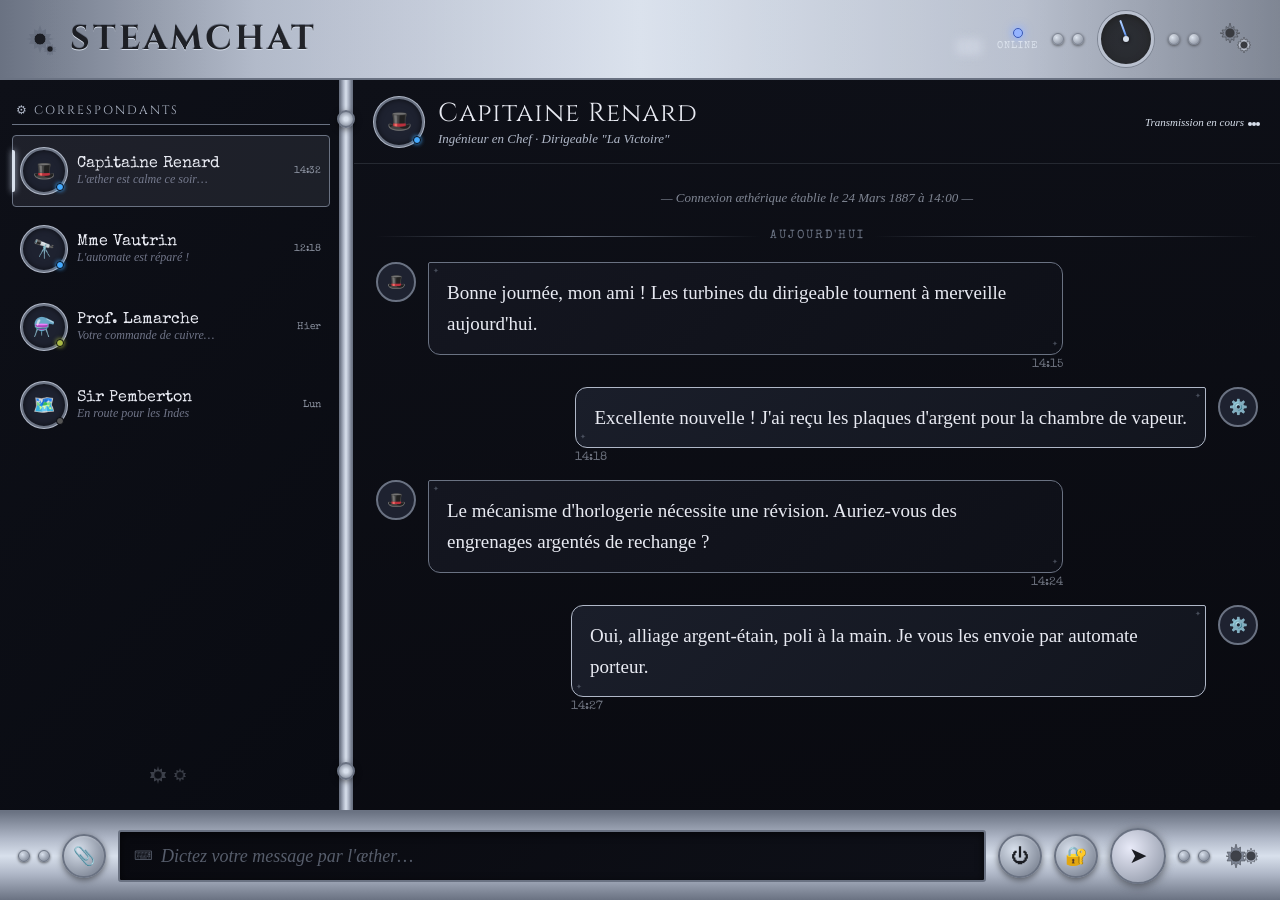
==== index.html @ ef0d0761 "1.0" ====
<!DOCTYPE html>
<html lang="fr">
<head>
<meta charset="UTF-8">
<meta name="viewport" content="width=device-width, initial-scale=1.0">
<title>SteamChat — Version Argentée Plein Écran</title>
<link href="https://fonts.googleapis.com/css2?family=Special+Elite&family=Cinzel:wght@400;600;700&family=IM+Fell+English:ital@0;1&display=swap" rel="stylesheet">
<style>
:root {
  --silver: #b0b8c8;
  --silver-light: #d8e0ec;
  --silver-dark: #6a7282;
  --silver-mid: #8890a0;
  --iron: #3a3a3a;
  --iron-dark: #1a1c22;
  --glow: #c8d4e8;
  --pipe-bg: #12151c;
  --parchment: #e8eaf2;
  --parchment-dark: #9aa0b8;
  --leather: #1e2230;
}

* {
  margin: 0;
  padding: 0;
  box-sizing: border-box;
}

html, body {
  width: 100%;
  height: 100%;
}

body {
  background: var(--iron-dark);
  font-family: 'Special Elite', cursive;
  overflow: hidden;
}

@keyframes spin-cw { to { transform: rotate(360deg); } }
@keyframes spin-ccw { to { transform: rotate(-360deg); } }
@keyframes steam-rise {
  0% { opacity: 0; transform: translateY(0) scaleX(1); }
  40% { opacity: 0.5; }
  100% { opacity: 0; transform: translateY(-60px) scaleX(1.5); }
}
@keyframes needle-swing {
  0%,100% { transform: rotate(-20deg); }
  50% { transform: rotate(30deg); }
}
@keyframes blink-led {
  0%,49% { opacity: 1; }
  50%,100% { opacity: 0.2; }
}
@keyframes msg-in {
  from { opacity: 0; transform: translateY(14px); }
  to { opacity: 1; transform: translateY(0); }
}
@keyframes pipe-shimmer {
  0% { background-position: -200% center; }
  100% { background-position: 200% center; }
}
@keyframes boil {
  0%,100% { transform: scale(1); }
  50% { transform: scale(1.06); }
}

.app {
  width: 100vw;
  height: 100vh;
  display: grid;
  grid-template-columns: 340px 1fr;
  grid-template-rows: 80px 1fr 90px;
  border: 0;
  border-radius: 0;
  box-shadow:
    inset 0 0 60px rgba(0,0,0,0.6),
    0 0 80px rgba(160,176,210,0.12);
  background: var(--pipe-bg);
  overflow: hidden;
  position: relative;
}

.pipe-top {
  grid-column: 1 / -1;
  grid-row: 1;
  height: 80px;
  display: flex;
  align-items: center;
  justify-content: space-between;
  padding: 0 22px;
  background: linear-gradient(90deg, var(--silver-dark) 0%, var(--silver) 20%, var(--silver-light) 50%, var(--silver) 80%, var(--silver-dark) 100%);
  border-bottom: 2px solid var(--silver-dark);
  position: relative;
  overflow: hidden;
  z-index: 10;
}

.pipe-top::after {
  content: '';
  position: absolute;
  inset: 0;
  background: linear-gradient(90deg, transparent 0%, rgba(255,255,255,0.14) 50%, transparent 100%);
  background-size: 200% 100%;
  animation: pipe-shimmer 4s linear infinite;
}

.pipe-divider {
  position: absolute;
  top: 80px;
  bottom: 90px;
  left: 339px;
  width: 14px;
  z-index: 5;
  background: linear-gradient(90deg, var(--silver-dark) 0%, var(--silver) 30%, var(--silver-light) 50%, var(--silver) 70%, var(--silver-dark) 100%);
  border-left: 1px solid var(--silver-dark);
  border-right: 1px solid var(--silver-dark);
}

.pipe-divider::before,
.pipe-divider::after {
  content: '';
  position: absolute;
  left: -3px;
  right: -3px;
  height: 14px;
  border-radius: 50%;
  background: radial-gradient(circle, var(--silver-light) 20%, var(--silver-dark) 100%);
  border: 2px solid var(--silver-dark);
  box-shadow: 0 2px 6px rgba(0,0,0,0.5);
}

.pipe-divider::before { top: 30px; }
.pipe-divider::after { bottom: 30px; }

.input-bar {
  grid-column: 1 / -1;
  grid-row: 3;
  display: flex;
  align-items: center;
  padding: 0 18px;
  gap: 12px;
  background: linear-gradient(180deg, var(--silver-dark) 0%, var(--silver) 30%, var(--silver-light) 50%, var(--silver) 70%, var(--silver-dark) 100%);
  border-top: 2px solid var(--silver-dark);
}

.rivet {
  width: 12px;
  height: 12px;
  border-radius: 50%;
  background: radial-gradient(circle at 35% 35%, var(--silver-light), var(--silver-dark));
  border: 1px solid var(--silver-dark);
  box-shadow: 0 1px 3px rgba(0,0,0,0.6), inset 0 1px 2px rgba(255,255,255,0.2);
  flex-shrink: 0;
}

.rivets-row {
  display: flex;
  gap: 8px;
  align-items: center;
}

.app-title {
  font-family: 'Cinzel', serif;
  font-size: 34px;
  font-weight: 700;
  color: var(--iron-dark);
  text-shadow: 0 1px 0 var(--silver-light), 0 -1px 0 var(--silver-dark);
  letter-spacing: 3px;
  display: flex;
  align-items: center;
  gap: 12px;
}

.header-controls {
  display: flex;
  align-items: center;
  gap: 14px;
}

.gauge-face {
  width: 56px;
  height: 56px;
  border-radius: 50%;
  background: radial-gradient(circle, #0e1118 0%, #080a0f 100%);
  border: 3px solid var(--silver);
  box-shadow: 0 0 0 1px var(--silver-dark), inset 0 2px 6px rgba(0,0,0,0.8);
  position: relative;
  display: flex;
  align-items: center;
  justify-content: center;
  overflow: hidden;
}

.gauge-needle {
  position: absolute;
  width: 2px;
  height: 20px;
  background: linear-gradient(to top, #4488ff, #aaccff);
  bottom: 50%;
  left: 50%;
  transform-origin: bottom center;
  transform: rotate(-20deg);
  animation: needle-swing 3s ease-in-out infinite;
  border-radius: 2px 2px 0 0;
}

.gauge-center {
  position: absolute;
  width: 6px;
  height: 6px;
  border-radius: 50%;
  background: var(--silver-light);
  box-shadow: 0 0 4px rgba(0,0,0,0.8);
  z-index: 2;
}

.led {
  width: 10px;
  height: 10px;
  border-radius: 50%;
  background: #88aaff;
  box-shadow: 0 0 6px #88aaff, 0 0 12px #88aaff;
  animation: blink-led 1.4s step-end infinite;
  border: 1px solid #2244aa;
}

.led-label {
  font-size: 10px;
  color: var(--silver-light);
  letter-spacing: 1px;
  text-transform: uppercase;
}

.led-group {
  display: flex;
  flex-direction: column;
  align-items: center;
  gap: 3px;
}

.sidebar {
  grid-column: 1;
  grid-row: 2;
  background: linear-gradient(135deg, #0e1018 0%, #090b12 100%);
  overflow-y: auto;
  padding: 14px 10px 12px 12px;
  display: flex;
  flex-direction: column;
  gap: 6px;
}

.sidebar::-webkit-scrollbar { width: 6px; }
.sidebar::-webkit-scrollbar-thumb {
  background: var(--silver-dark);
  border-radius: 3px;
}

.sidebar-section-title {
  font-family: 'Cinzel', serif;
  font-size: 12px;
  letter-spacing: 2px;
  color: var(--silver);
  text-transform: uppercase;
  padding: 8px 4px 6px;
  border-bottom: 1px solid var(--silver-dark);
  margin-bottom: 4px;
}

.contact-item {
  display: flex;
  align-items: center;
  gap: 10px;
  padding: 12px 8px;
  border-radius: 4px;
  border: 1px solid transparent;
  cursor: pointer;
  transition: all 0.2s;
  position: relative;
}

.contact-item:hover,
.contact-item.active {
  background: rgba(176,184,200,0.1);
  border-color: var(--silver-dark);
}

.contact-item.active::before {
  content: '';
  position: absolute;
  left: -1px;
  top: 20%;
  bottom: 20%;
  width: 3px;
  background: var(--silver-light);
  border-radius: 0 2px 2px 0;
  box-shadow: 0 0 6px var(--glow);
}

.avatar {
  width: 46px;
  height: 46px;
  border-radius: 50%;
  border: 2px solid var(--silver-dark);
  background: var(--leather);
  display: flex;
  align-items: center;
  justify-content: center;
  font-size: 18px;
  box-shadow: 0 0 0 1px var(--silver), inset 0 0 6px rgba(0,0,0,0.6);
  flex-shrink: 0;
  position: relative;
}

.avatar-status {
  position: absolute;
  bottom: 1px;
  right: 1px;
  width: 8px;
  height: 8px;
  border-radius: 50%;
  border: 1px solid #090b12;
}

.status-online { background: #44aaff; box-shadow: 0 0 4px #44aaff; }
.status-away { background: #aabb44; box-shadow: 0 0 4px #aabb44; }
.status-offline { background: #555; }

.contact-name {
  font-size: 16px;
  color: var(--parchment);
  white-space: nowrap;
  overflow: hidden;
  text-overflow: ellipsis;
}

.contact-preview {
  font-size: 12px;
  color: var(--parchment-dark);
  opacity: 0.7;
  white-space: nowrap;
  overflow: hidden;
  text-overflow: ellipsis;
  font-family: 'IM Fell English', serif;
  font-style: italic;
}

.contact-time {
  font-size: 10px;
  color: var(--silver);
  opacity: 0.8;
  white-space: nowrap;
}

.contact-info {
  flex: 1;
  min-width: 0;
}

.chat-area {
  grid-column: 2;
  grid-row: 2;
  display: flex;
  flex-direction: column;
  background: linear-gradient(170deg, #0e1018 0%, #090a10 100%);
  overflow: hidden;
  padding-left: 14px;
}

.chat-header {
  padding: 16px 20px;
  display: flex;
  align-items: center;
  gap: 14px;
  border-bottom: 1px solid rgba(176,184,200,0.15);
  flex-shrink: 0;
}

.chat-header-name {
  font-family: 'Cinzel', serif;
  font-size: 26px;
  color: var(--parchment);
  letter-spacing: 1px;
}

.chat-header-sub {
  font-size: 13px;
  color: var(--silver);
  font-family: 'IM Fell English', serif;
  font-style: italic;
}

.typing-indicator {
  display: flex;
  align-items: center;
  gap: 4px;
  font-size: 11px;
  color: var(--silver-light);
  font-style: italic;
  font-family: 'IM Fell English', serif;
}

.typing-dots span {
  display: inline-block;
  width: 4px;
  height: 4px;
  border-radius: 50%;
  background: var(--silver-light);
  animation: boil 0.8s ease-in-out infinite;
}

.typing-dots span:nth-child(2) { animation-delay: 0.15s; }
.typing-dots span:nth-child(3) { animation-delay: 0.3s; }

.messages {
  flex: 1;
  overflow-y: auto;
  padding: 22px 22px 12px;
  display: flex;
  flex-direction: column;
  gap: 16px;
  scroll-behavior: smooth;
}

.messages::-webkit-scrollbar { width: 8px; }
.messages::-webkit-scrollbar-thumb {
  background: var(--silver-dark);
  border-radius: 4px;
}

.msg {
  display: flex;
  gap: 12px;
  animation: msg-in 0.3s ease;
  align-items: flex-start;
}

.msg.mine {
  flex-direction: row-reverse;
}

.msg-avatar {
  width: 40px;
  height: 40px;
  border-radius: 50%;
  border: 2px solid var(--silver-dark);
  background: var(--leather);
  display: flex;
  align-items: center;
  justify-content: center;
  font-size: 15px;
  flex-shrink: 0;
}

.msg-content {
  max-width: 72%;
}

.msg-bubble {
  max-width: 100%;
  padding: 14px 18px;
  border-radius: 3px;
  position: relative;
  font-family: 'IM Fell English', serif;
  font-size: 19px;
  line-height: 1.65;
  white-space: normal;
  word-break: break-word;
  overflow-wrap: anywhere;
}

.msg.theirs .msg-bubble {
  background: linear-gradient(135deg, #141620 0%, #0e1018 100%);
  border: 1px solid var(--silver-dark);
  color: var(--parchment);
  border-radius: 2px 12px 12px 12px;
}

.msg.mine .msg-bubble {
  background: linear-gradient(135deg, #1a1e2a 0%, #12151e 100%);
  border: 1px solid var(--silver);
  color: var(--parchment);
  border-radius: 12px 2px 12px 12px;
}

.msg-bubble::before,
.msg-bubble::after {
  content: '✦';
  position: absolute;
  font-size: 7px;
  color: var(--silver-dark);
  opacity: 0.6;
}

.msg.theirs .msg-bubble::before { top: 3px; left: 4px; }
.msg.theirs .msg-bubble::after { bottom: 3px; right: 4px; }
.msg.mine .msg-bubble::before { top: 3px; right: 4px; }
.msg.mine .msg-bubble::after { bottom: 3px; left: 4px; }

.msg-time {
  font-size: 12px;
  color: var(--silver);
  opacity: 0.6;
  text-align: right;
  margin-top: 4px;
  font-family: 'Special Elite', cursive;
}

.msg.mine .msg-time {
  text-align: left;
}

.date-divider {
  display: flex;
  align-items: center;
  gap: 10px;
  color: var(--silver-dark);
  font-size: 12px;
  letter-spacing: 2px;
  text-transform: uppercase;
  padding: 4px 0;
}

.date-divider::before,
.date-divider::after {
  content: '';
  flex: 1;
  height: 1px;
  background: linear-gradient(90deg, transparent, var(--silver-dark), transparent);
}

.input-wrapper {
  flex: 1;
  background: linear-gradient(135deg, #090a10 0%, #0e1018 100%);
  border: 2px solid var(--silver-dark);
  border-radius: 3px;
  display: flex;
  align-items: center;
  gap: 8px;
  padding: 0 14px;
  box-shadow: inset 0 2px 8px rgba(0,0,0,0.6);
  height: 52px;
}

.input-wrapper:focus-within {
  border-color: var(--silver);
  box-shadow: inset 0 2px 8px rgba(0,0,0,0.6), 0 0 8px rgba(176,184,200,0.2);
}

.chat-input {
  flex: 1;
  background: none;
  border: none;
  outline: none;
  color: var(--parchment);
  font-family: 'IM Fell English', serif;
  font-size: 18px;
  caret-color: var(--silver-light);
}

.chat-input::placeholder {
  color: var(--silver-dark);
  opacity: 0.8;
  font-style: italic;
}

.btn-icon {
  width: 44px;
  height: 44px;
  border-radius: 50%;
  background: radial-gradient(circle at 35% 35%, var(--silver-light), var(--silver-dark));
  border: 2px solid var(--silver-dark);
  cursor: pointer;
  display: flex;
  align-items: center;
  justify-content: center;
  color: var(--iron-dark);
  font-size: 18px;
  box-shadow: 0 2px 6px rgba(0,0,0,0.5), inset 0 1px 2px rgba(255,255,255,0.2);
  transition: all 0.15s;
  flex-shrink: 0;
}

.btn-icon:hover {
  box-shadow: 0 2px 8px rgba(0,0,0,0.6), 0 0 12px rgba(216,224,236,0.3);
  transform: scale(1.05);
}

.send-btn {
  width: 56px;
  height: 56px;
  background: radial-gradient(circle at 35% 35%, #e8eaf8, var(--silver-mid));
  border: 2px solid var(--silver-dark);
  border-radius: 50%;
  cursor: pointer;
  display: flex;
  align-items: center;
  justify-content: center;
  color: var(--iron-dark);
  box-shadow: 0 2px 8px rgba(0,0,0,0.5), 0 0 12px rgba(176,184,200,0.2);
  transition: all 0.15s;
  flex-shrink: 0;
  font-size: 22px;
}

.send-btn:hover {
  box-shadow: 0 2px 12px rgba(0,0,0,0.6), 0 0 20px rgba(176,184,200,0.4);
  transform: scale(1.06);
}

.gear {
  animation: spin-cw 6s linear infinite;
  transform-origin: center;
}

.gear.ccw {
  animation: spin-ccw 4s linear infinite;
}

.gear.slow {
  animation-duration: 10s;
}

.steam-puff {
  position: absolute;
  width: 12px;
  height: 20px;
  border-radius: 50%;
  background: rgba(220,225,240,0.35);
  animation: steam-rise 2.5s ease-in-out infinite;
  filter: blur(4px);
}

.steam-puff:nth-child(2) { animation-delay: 0.8s; left: 8px; }
.steam-puff:nth-child(3) { animation-delay: 1.6s; left: 16px; }

.system-msg {
  text-align: center;
  font-family: 'IM Fell English', serif;
  font-style: italic;
  font-size: 13px;
  color: var(--silver);
  opacity: 0.7;
  padding: 4px;
}

@media (max-width: 900px) {
  .app {
    grid-template-columns: 260px 1fr;
  }

  .pipe-divider {
    left: 259px;
  }

  .app-title {
    font-size: 24px;
  }

  .chat-header-name {
    font-size: 20px;
  }

  .msg-content {
    max-width: 82%;
  }

  .msg-bubble {
    font-size: 16px;
  }
}
</style>
</head>
<body>
<div class="app">
  <div class="pipe-top">
    <div class="app-title">
      <svg width="36" height="36" viewBox="0 0 36 36">
        <g class="gear" style="transform-origin:18px 18px">
          <path d="M18,4 L20,10 L24,8 L24,13 L29,13 L27,17 L32,18 L27,19 L29,23 L24,23 L24,28 L20,26 L18,32 L16,26 L12,28 L12,23 L7,23 L9,19 L4,18 L9,17 L7,13 L12,13 L12,8 L16,10 Z" fill="var(--silver-dark)"/>
          <circle cx="18" cy="18" r="6" fill="var(--iron-dark)" stroke="var(--silver-dark)" stroke-width="1"/>
        </g>
        <g class="gear ccw" style="transform-origin:28px 28px">
          <path d="M28,21 L29,24 L31,23 L31,26 L34,26 L33,28 L35,28 L33,29 L34,31 L31,31 L31,34 L29,33 L28,35 L27,33 L25,34 L25,31 L22,31 L23,29 L21,28 L23,28 L22,26 L25,26 L25,23 L27,24 Z" fill="var(--silver-dark)" opacity="0.8"/>
          <circle cx="28" cy="28" r="3" fill="var(--iron-dark)" stroke="var(--silver-dark)" stroke-width="0.5"/>
        </g>
      </svg>
      STEAMCHAT
    </div>

    <div class="header-controls">
      <div style="position:relative;width:30px;height:36px;flex-shrink:0;">
        <div class="steam-puff" style="left:2px;bottom:0;"></div>
        <div class="steam-puff" style="left:10px;bottom:0;"></div>
        <div class="steam-puff" style="left:18px;bottom:0;"></div>
      </div>

      <div class="led-group">
        <div class="led"></div>
        <div class="led-label">ONLINE</div>
      </div>

      <div class="rivets-row">
        <div class="rivet"></div>
        <div class="rivet"></div>
      </div>

      <div class="gauge-face">
        <div class="gauge-needle"></div>
        <div class="gauge-center"></div>
      </div>

      <div class="rivets-row">
        <div class="rivet"></div>
        <div class="rivet"></div>
      </div>

      <svg width="44" height="44" viewBox="0 0 44 44">
        <g class="gear" style="transform-origin:16px 16px">
          <path d="M16,6 L17.5,11 L20,9.5 L20,13 L24,13 L22.5,16 L26,16 L22.5,17 L24,20 L20,20 L20,23.5 L17.5,22 L16,26 L14.5,22 L12,23.5 L12,20 L8,20 L9.5,17 L6,16 L9.5,16 L8,13 L12,13 L12,9.5 L14.5,11 Z" fill="var(--silver-dark)" stroke="var(--iron-dark)" stroke-width="0.5"/>
          <circle cx="16" cy="16" r="5" fill="var(--iron-dark)" stroke="var(--silver-dark)" stroke-width="0.7"/>
        </g>
        <g class="gear ccw" style="transform-origin:30px 28px">
          <path d="M30,20 L31,23 L33,22 L33,25 L36,25 L35,27 L37,28 L35,29 L36,31 L33,31 L33,34 L31,33 L30,36 L29,33 L27,34 L27,31 L24,31 L25,29 L23,28 L25,27 L24,25 L27,25 L27,22 L29,23 Z" fill="var(--silver)" stroke="var(--iron-dark)" stroke-width="0.5"/>
          <circle cx="30" cy="28" r="4" fill="var(--iron-dark)" stroke="var(--silver)" stroke-width="0.7"/>
        </g>
      </svg>
    </div>
  </div>

  <div class="sidebar">
    <div class="sidebar-section-title">⚙ Correspondants</div>

    <div class="contact-item active" onclick="setActive(this)">
      <div class="avatar">🎩<div class="avatar-status status-online"></div></div>
      <div class="contact-info">
        <div class="contact-name">Capitaine Renard</div>
        <div class="contact-preview">L'æther est calme ce soir…</div>
      </div>
      <div class="contact-time">14:32</div>
    </div>

    <div class="contact-item" onclick="setActive(this)">
      <div class="avatar">🔭<div class="avatar-status status-online"></div></div>
      <div class="contact-info">
        <div class="contact-name">Mme Vautrin</div>
        <div class="contact-preview">L'automate est réparé !</div>
      </div>
      <div class="contact-time">12:18</div>
    </div>

    <div class="contact-item" onclick="setActive(this)">
      <div class="avatar">⚗️<div class="avatar-status status-away"></div></div>
      <div class="contact-info">
        <div class="contact-name">Prof. Lamarche</div>
        <div class="contact-preview">Votre commande de cuivre…</div>
      </div>
      <div class="contact-time">Hier</div>
    </div>

    <div class="contact-item" onclick="setActive(this)">
      <div class="avatar">🗺️<div class="avatar-status status-offline"></div></div>
      <div class="contact-info">
        <div class="contact-name">Sir Pemberton</div>
        <div class="contact-preview">En route pour les Indes</div>
      </div>
      <div class="contact-time">Lun</div>
    </div>

    <div style="margin-top:auto;display:flex;justify-content:center;padding:8px 0;opacity:0.3;">
      <svg width="50" height="30" viewBox="0 0 50 30">
        <g class="gear slow" style="transform-origin:12px 15px">
          <path d="M12,6 L13,10 L16,8.5 L16,12 L20,12 L18.5,15 L20,18 L16,18 L16,21.5 L13,20 L12,24 L11,20 L8,21.5 L8,18 L4,18 L5.5,15 L4,12 L8,12 L8,8.5 L11,10 Z" fill="var(--silver)" stroke="none"/>
          <circle cx="12" cy="15" r="4" fill="var(--pipe-bg)" stroke="var(--silver)" stroke-width="0.5"/>
        </g>
        <g class="gear ccw" style="transform-origin:34px 15px">
          <path d="M34,8 L35,11 L37.5,10 L37.5,13 L40,13 L38.5,15 L40,17 L37.5,17 L37.5,20 L35,19 L34,22 L33,19 L30.5,20 L30.5,17 L28,17 L29.5,15 L28,13 L30.5,13 L30.5,10 L33,11 Z" fill="var(--silver)" stroke="none"/>
          <circle cx="34" cy="15" r="3.5" fill="var(--pipe-bg)" stroke="var(--silver)" stroke-width="0.5"/>
        </g>
      </svg>
    </div>
  </div>

  <div class="pipe-divider"></div>

  <div class="chat-area">
    <div class="chat-header">
      <div class="avatar" style="width:50px;height:50px;font-size:20px;">
        🎩
        <div class="avatar-status status-online" style="bottom:1px;right:1px;"></div>
      </div>

      <div>
        <div class="chat-header-name">Capitaine Renard</div>
        <div class="chat-header-sub">Ingénieur en Chef · Dirigeable "La Victoire"</div>
      </div>

      <div style="margin-left:auto;display:flex;align-items:center;gap:10px;">
        <div class="typing-indicator">
          <span>Transmission en cours</span>
          <div class="typing-dots"><span></span><span></span><span></span></div>
        </div>
      </div>
    </div>

    <div class="messages" id="messages">
      <div class="system-msg">— Connexion æthérique établie le 24 Mars 1887 à 14:00 —</div>
      <div class="date-divider">Aujourd'hui</div>

      <div class="msg theirs">
        <div class="msg-avatar">🎩</div>
        <div class="msg-content">
          <div class="msg-bubble">Bonne journée, mon ami ! Les turbines du dirigeable tournent à merveille aujourd'hui.</div>
          <div class="msg-time">14:15</div>
        </div>
      </div>

      <div class="msg mine">
        <div class="msg-avatar">⚙️</div>
        <div class="msg-content">
          <div class="msg-bubble">Excellente nouvelle ! J'ai reçu les plaques d'argent pour la chambre de vapeur.</div>
          <div class="msg-time">14:18</div>
        </div>
      </div>

      <div class="msg theirs">
        <div class="msg-avatar">🎩</div>
        <div class="msg-content">
          <div class="msg-bubble">Le mécanisme d'horlogerie nécessite une révision. Auriez-vous des engrenages argentés de rechange ?</div>
          <div class="msg-time">14:24</div>
        </div>
      </div>

      <div class="msg mine">
        <div class="msg-avatar">⚙️</div>
        <div class="msg-content">
          <div class="msg-bubble">Oui, alliage argent-étain, poli à la main. Je vous les envoie par automate porteur.</div>
          <div class="msg-time">14:27</div>
        </div>
      </div>
    </div>
  </div>

  <div class="input-bar">
    <div class="rivets-row">
      <div class="rivet"></div>
      <div class="rivet"></div>
    </div>

    <div class="btn-icon" title="Joindre un parchemin">📎</div>

    <div class="input-wrapper">
      <span style="color:var(--silver-dark);font-size:13px;opacity:0.7;">⌨</span>
      <input class="chat-input" id="chatInput" type="text" placeholder="Dictez votre message par l'æther…" onkeydown="handleKey(event)">
    </div>

    <div class="btn-icon" title="Déconnexion" onclick="logout()">⏻</div>
    <div class="btn-icon" title="Chiffrer le message">🔐</div>
    <div class="send-btn" onclick="sendMessage()" title="Envoyer">➤</div>

    <div class="rivets-row">
      <div class="rivet"></div>
      <div class="rivet"></div>
    </div>

    <svg width="40" height="44" viewBox="0 0 40 44" style="opacity:0.8;flex-shrink:0;">
      <g class="gear" style="transform-origin:14px 22px">
        <path d="M14,10 L15.5,15 L18.5,13 L18.5,18 L23,18 L21,22 L24,22 L21,23 L23,27 L18.5,27 L18.5,31 L15.5,29 L14,34 L12.5,29 L9.5,31 L9.5,27 L5,27 L7,23 L4,22 L7,22 L5,18 L9.5,18 L9.5,13 L12.5,15 Z" fill="var(--silver-dark)" stroke="var(--iron-dark)" stroke-width="0.5"/>
        <circle cx="14" cy="22" r="6" fill="var(--iron-dark)" stroke="var(--silver-dark)" stroke-width="0.7"/>
      </g>
      <g class="gear ccw" style="transform-origin:29px 22px">
        <path d="M29,14 L30,17 L32.5,16 L32.5,19 L35,19 L34,22 L36,22 L34,23 L35,26 L32.5,26 L32.5,28 L30,27 L29,30 L28,27 L25.5,28 L25.5,26 L23,26 L24,23 L22,22 L24,22 L23,19 L25.5,19 L25.5,16 L28,17 Z" fill="var(--silver)" stroke="var(--iron-dark)" stroke-width="0.5"/>
        <circle cx="29" cy="22" r="5" fill="var(--iron-dark)" stroke="var(--silver)" stroke-width="0.7"/>
      </g>
    </svg>
  </div>
</div>

<script>
function setActive(el) {
  document.querySelectorAll('.contact-item').forEach(c => c.classList.remove('active'));
  el.classList.add('active');
}

function escapeHtml(text) {
  return text
    .replace(/&/g, '&amp;')
    .replace(/</g, '&lt;')
    .replace(/>/g, '&gt;');
}

function sendMessage() {
  const i = document.getElementById('chatInput');
  const t = i.value.trim();
  if (!t) return;

  const m = document.getElementById('messages');
  const n = new Date();
  const d = document.createElement('div');
  d.className = 'msg mine';
  d.innerHTML = `
    <div class="msg-avatar">⚙️</div>
    <div class="msg-content">
      <div class="msg-bubble">${escapeHtml(t)}</div>
      <div class="msg-time">${n.getHours()}:${String(n.getMinutes()).padStart(2,'0')}</div>
    </div>
  `;
  m.appendChild(d);
  i.value = '';
  m.scrollTop = m.scrollHeight;
}

function handleKey(e) {
  if (e.key === 'Enter') sendMessage();
}

function logout() {
  window.location.href = "auth.html";
}
</script>
</body>
</html>
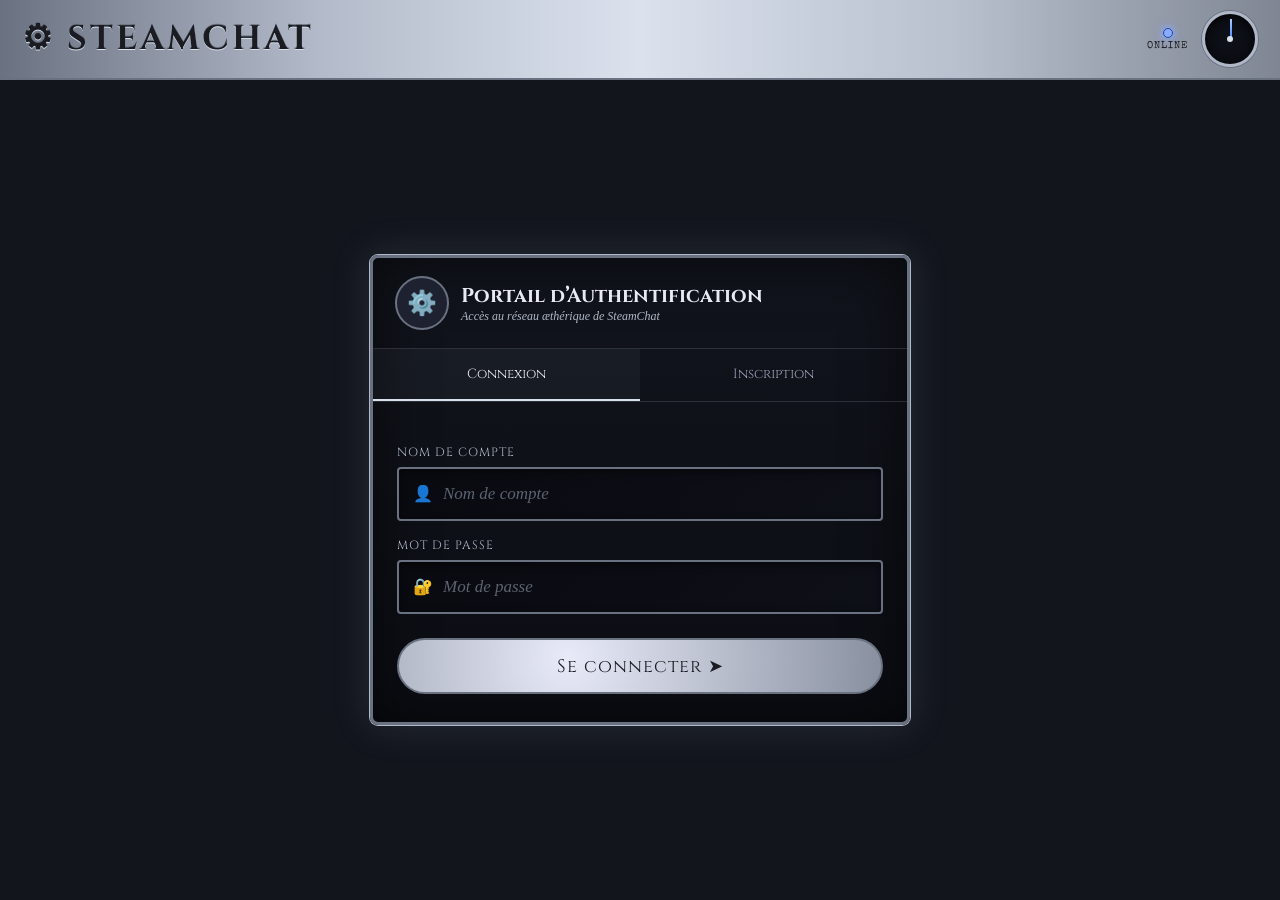
==== commit 0590984e: "1.2" ====
--- a/index.html
+++ b/index.html
@@ -1,922 +1,213 @@
 <!DOCTYPE html>
 <html lang="fr">
 <head>
-<meta charset="UTF-8">
-<meta name="viewport" content="width=device-width, initial-scale=1.0">
-<title>SteamChat — Version Argentée Plein Écran</title>
-<link href="https://fonts.googleapis.com/css2?family=Special+Elite&family=Cinzel:wght@400;600;700&family=IM+Fell+English:ital@0;1&display=swap" rel="stylesheet">
-<style>
-:root {
-  --silver: #b0b8c8;
-  --silver-light: #d8e0ec;
-  --silver-dark: #6a7282;
-  --silver-mid: #8890a0;
-  --iron: #3a3a3a;
-  --iron-dark: #1a1c22;
-  --glow: #c8d4e8;
-  --pipe-bg: #12151c;
-  --parchment: #e8eaf2;
-  --parchment-dark: #9aa0b8;
-  --leather: #1e2230;
-}
-
-* {
-  margin: 0;
-  padding: 0;
-  box-sizing: border-box;
-}
-
-html, body {
-  width: 100%;
-  height: 100%;
-}
-
-body {
-  background: var(--iron-dark);
-  font-family: 'Special Elite', cursive;
-  overflow: hidden;
-}
-
-@keyframes spin-cw { to { transform: rotate(360deg); } }
-@keyframes spin-ccw { to { transform: rotate(-360deg); } }
-@keyframes steam-rise {
-  0% { opacity: 0; transform: translateY(0) scaleX(1); }
-  40% { opacity: 0.5; }
-  100% { opacity: 0; transform: translateY(-60px) scaleX(1.5); }
-}
-@keyframes needle-swing {
-  0%,100% { transform: rotate(-20deg); }
-  50% { transform: rotate(30deg); }
-}
-@keyframes blink-led {
-  0%,49% { opacity: 1; }
-  50%,100% { opacity: 0.2; }
-}
-@keyframes msg-in {
-  from { opacity: 0; transform: translateY(14px); }
-  to { opacity: 1; transform: translateY(0); }
-}
-@keyframes pipe-shimmer {
-  0% { background-position: -200% center; }
-  100% { background-position: 200% center; }
-}
-@keyframes boil {
-  0%,100% { transform: scale(1); }
-  50% { transform: scale(1.06); }
-}
-
-.app {
-  width: 100vw;
-  height: 100vh;
-  display: grid;
-  grid-template-columns: 340px 1fr;
-  grid-template-rows: 80px 1fr 90px;
-  border: 0;
-  border-radius: 0;
-  box-shadow:
-    inset 0 0 60px rgba(0,0,0,0.6),
-    0 0 80px rgba(160,176,210,0.12);
-  background: var(--pipe-bg);
-  overflow: hidden;
-  position: relative;
-}
-
-.pipe-top {
-  grid-column: 1 / -1;
-  grid-row: 1;
-  height: 80px;
-  display: flex;
-  align-items: center;
-  justify-content: space-between;
-  padding: 0 22px;
-  background: linear-gradient(90deg, var(--silver-dark) 0%, var(--silver) 20%, var(--silver-light) 50%, var(--silver) 80%, var(--silver-dark) 100%);
-  border-bottom: 2px solid var(--silver-dark);
-  position: relative;
-  overflow: hidden;
-  z-index: 10;
-}
-
-.pipe-top::after {
-  content: '';
-  position: absolute;
-  inset: 0;
-  background: linear-gradient(90deg, transparent 0%, rgba(255,255,255,0.14) 50%, transparent 100%);
-  background-size: 200% 100%;
-  animation: pipe-shimmer 4s linear infinite;
-}
-
-.pipe-divider {
-  position: absolute;
-  top: 80px;
-  bottom: 90px;
-  left: 339px;
-  width: 14px;
-  z-index: 5;
-  background: linear-gradient(90deg, var(--silver-dark) 0%, var(--silver) 30%, var(--silver-light) 50%, var(--silver) 70%, var(--silver-dark) 100%);
-  border-left: 1px solid var(--silver-dark);
-  border-right: 1px solid var(--silver-dark);
-}
-
-.pipe-divider::before,
-.pipe-divider::after {
-  content: '';
-  position: absolute;
-  left: -3px;
-  right: -3px;
-  height: 14px;
-  border-radius: 50%;
-  background: radial-gradient(circle, var(--silver-light) 20%, var(--silver-dark) 100%);
-  border: 2px solid var(--silver-dark);
-  box-shadow: 0 2px 6px rgba(0,0,0,0.5);
-}
-
-.pipe-divider::before { top: 30px; }
-.pipe-divider::after { bottom: 30px; }
-
-.input-bar {
-  grid-column: 1 / -1;
-  grid-row: 3;
-  display: flex;
-  align-items: center;
-  padding: 0 18px;
-  gap: 12px;
-  background: linear-gradient(180deg, var(--silver-dark) 0%, var(--silver) 30%, var(--silver-light) 50%, var(--silver) 70%, var(--silver-dark) 100%);
-  border-top: 2px solid var(--silver-dark);
-}
-
-.rivet {
-  width: 12px;
-  height: 12px;
-  border-radius: 50%;
-  background: radial-gradient(circle at 35% 35%, var(--silver-light), var(--silver-dark));
-  border: 1px solid var(--silver-dark);
-  box-shadow: 0 1px 3px rgba(0,0,0,0.6), inset 0 1px 2px rgba(255,255,255,0.2);
-  flex-shrink: 0;
-}
-
-.rivets-row {
-  display: flex;
-  gap: 8px;
-  align-items: center;
-}
-
-.app-title {
-  font-family: 'Cinzel', serif;
-  font-size: 34px;
-  font-weight: 700;
-  color: var(--iron-dark);
-  text-shadow: 0 1px 0 var(--silver-light), 0 -1px 0 var(--silver-dark);
-  letter-spacing: 3px;
-  display: flex;
-  align-items: center;
-  gap: 12px;
-}
-
-.header-controls {
-  display: flex;
-  align-items: center;
-  gap: 14px;
-}
-
-.gauge-face {
-  width: 56px;
-  height: 56px;
-  border-radius: 50%;
-  background: radial-gradient(circle, #0e1118 0%, #080a0f 100%);
-  border: 3px solid var(--silver);
-  box-shadow: 0 0 0 1px var(--silver-dark), inset 0 2px 6px rgba(0,0,0,0.8);
-  position: relative;
-  display: flex;
-  align-items: center;
-  justify-content: center;
-  overflow: hidden;
-}
-
-.gauge-needle {
-  position: absolute;
-  width: 2px;
-  height: 20px;
-  background: linear-gradient(to top, #4488ff, #aaccff);
-  bottom: 50%;
-  left: 50%;
-  transform-origin: bottom center;
-  transform: rotate(-20deg);
-  animation: needle-swing 3s ease-in-out infinite;
-  border-radius: 2px 2px 0 0;
-}
-
-.gauge-center {
-  position: absolute;
-  width: 6px;
-  height: 6px;
-  border-radius: 50%;
-  background: var(--silver-light);
-  box-shadow: 0 0 4px rgba(0,0,0,0.8);
-  z-index: 2;
-}
-
-.led {
-  width: 10px;
-  height: 10px;
-  border-radius: 50%;
-  background: #88aaff;
-  box-shadow: 0 0 6px #88aaff, 0 0 12px #88aaff;
-  animation: blink-led 1.4s step-end infinite;
-  border: 1px solid #2244aa;
-}
-
-.led-label {
-  font-size: 10px;
-  color: var(--silver-light);
-  letter-spacing: 1px;
-  text-transform: uppercase;
-}
-
-.led-group {
-  display: flex;
-  flex-direction: column;
-  align-items: center;
-  gap: 3px;
-}
-
-.sidebar {
-  grid-column: 1;
-  grid-row: 2;
-  background: linear-gradient(135deg, #0e1018 0%, #090b12 100%);
-  overflow-y: auto;
-  padding: 14px 10px 12px 12px;
-  display: flex;
-  flex-direction: column;
-  gap: 6px;
-}
-
-.sidebar::-webkit-scrollbar { width: 6px; }
-.sidebar::-webkit-scrollbar-thumb {
-  background: var(--silver-dark);
-  border-radius: 3px;
-}
-
-.sidebar-section-title {
-  font-family: 'Cinzel', serif;
-  font-size: 12px;
-  letter-spacing: 2px;
-  color: var(--silver);
-  text-transform: uppercase;
-  padding: 8px 4px 6px;
-  border-bottom: 1px solid var(--silver-dark);
-  margin-bottom: 4px;
-}
-
-.contact-item {
-  display: flex;
-  align-items: center;
-  gap: 10px;
-  padding: 12px 8px;
-  border-radius: 4px;
-  border: 1px solid transparent;
-  cursor: pointer;
-  transition: all 0.2s;
-  position: relative;
-}
-
-.contact-item:hover,
-.contact-item.active {
-  background: rgba(176,184,200,0.1);
-  border-color: var(--silver-dark);
-}
-
-.contact-item.active::before {
-  content: '';
-  position: absolute;
-  left: -1px;
-  top: 20%;
-  bottom: 20%;
-  width: 3px;
-  background: var(--silver-light);
-  border-radius: 0 2px 2px 0;
-  box-shadow: 0 0 6px var(--glow);
-}
-
-.avatar {
-  width: 46px;
-  height: 46px;
-  border-radius: 50%;
-  border: 2px solid var(--silver-dark);
-  background: var(--leather);
-  display: flex;
-  align-items: center;
-  justify-content: center;
-  font-size: 18px;
-  box-shadow: 0 0 0 1px var(--silver), inset 0 0 6px rgba(0,0,0,0.6);
-  flex-shrink: 0;
-  position: relative;
-}
-
-.avatar-status {
-  position: absolute;
-  bottom: 1px;
-  right: 1px;
-  width: 8px;
-  height: 8px;
-  border-radius: 50%;
-  border: 1px solid #090b12;
-}
-
-.status-online { background: #44aaff; box-shadow: 0 0 4px #44aaff; }
-.status-away { background: #aabb44; box-shadow: 0 0 4px #aabb44; }
-.status-offline { background: #555; }
-
-.contact-name {
-  font-size: 16px;
-  color: var(--parchment);
-  white-space: nowrap;
-  overflow: hidden;
-  text-overflow: ellipsis;
-}
-
-.contact-preview {
-  font-size: 12px;
-  color: var(--parchment-dark);
-  opacity: 0.7;
-  white-space: nowrap;
-  overflow: hidden;
-  text-overflow: ellipsis;
-  font-family: 'IM Fell English', serif;
-  font-style: italic;
-}
-
-.contact-time {
-  font-size: 10px;
-  color: var(--silver);
-  opacity: 0.8;
-  white-space: nowrap;
-}
-
-.contact-info {
-  flex: 1;
-  min-width: 0;
-}
-
-.chat-area {
-  grid-column: 2;
-  grid-row: 2;
-  display: flex;
-  flex-direction: column;
-  background: linear-gradient(170deg, #0e1018 0%, #090a10 100%);
-  overflow: hidden;
-  padding-left: 14px;
-}
-
-.chat-header {
-  padding: 16px 20px;
-  display: flex;
-  align-items: center;
-  gap: 14px;
-  border-bottom: 1px solid rgba(176,184,200,0.15);
-  flex-shrink: 0;
-}
-
-.chat-header-name {
-  font-family: 'Cinzel', serif;
-  font-size: 26px;
-  color: var(--parchment);
-  letter-spacing: 1px;
-}
-
-.chat-header-sub {
-  font-size: 13px;
-  color: var(--silver);
-  font-family: 'IM Fell English', serif;
-  font-style: italic;
-}
-
-.typing-indicator {
-  display: flex;
-  align-items: center;
-  gap: 4px;
-  font-size: 11px;
-  color: var(--silver-light);
-  font-style: italic;
-  font-family: 'IM Fell English', serif;
-}
-
-.typing-dots span {
-  display: inline-block;
-  width: 4px;
-  height: 4px;
-  border-radius: 50%;
-  background: var(--silver-light);
-  animation: boil 0.8s ease-in-out infinite;
-}
-
-.typing-dots span:nth-child(2) { animation-delay: 0.15s; }
-.typing-dots span:nth-child(3) { animation-delay: 0.3s; }
-
-.messages {
-  flex: 1;
-  overflow-y: auto;
-  padding: 22px 22px 12px;
-  display: flex;
-  flex-direction: column;
-  gap: 16px;
-  scroll-behavior: smooth;
-}
-
-.messages::-webkit-scrollbar { width: 8px; }
-.messages::-webkit-scrollbar-thumb {
-  background: var(--silver-dark);
-  border-radius: 4px;
-}
-
-.msg {
-  display: flex;
-  gap: 12px;
-  animation: msg-in 0.3s ease;
-  align-items: flex-start;
-}
-
-.msg.mine {
-  flex-direction: row-reverse;
-}
-
-.msg-avatar {
-  width: 40px;
-  height: 40px;
-  border-radius: 50%;
-  border: 2px solid var(--silver-dark);
-  background: var(--leather);
-  display: flex;
-  align-items: center;
-  justify-content: center;
-  font-size: 15px;
-  flex-shrink: 0;
-}
-
-.msg-content {
-  max-width: 72%;
-}
-
-.msg-bubble {
-  max-width: 100%;
-  padding: 14px 18px;
-  border-radius: 3px;
-  position: relative;
-  font-family: 'IM Fell English', serif;
-  font-size: 19px;
-  line-height: 1.65;
-  white-space: normal;
-  word-break: break-word;
-  overflow-wrap: anywhere;
-}
-
-.msg.theirs .msg-bubble {
-  background: linear-gradient(135deg, #141620 0%, #0e1018 100%);
-  border: 1px solid var(--silver-dark);
-  color: var(--parchment);
-  border-radius: 2px 12px 12px 12px;
-}
-
-.msg.mine .msg-bubble {
-  background: linear-gradient(135deg, #1a1e2a 0%, #12151e 100%);
-  border: 1px solid var(--silver);
-  color: var(--parchment);
-  border-radius: 12px 2px 12px 12px;
-}
-
-.msg-bubble::before,
-.msg-bubble::after {
-  content: '✦';
-  position: absolute;
-  font-size: 7px;
-  color: var(--silver-dark);
-  opacity: 0.6;
-}
-
-.msg.theirs .msg-bubble::before { top: 3px; left: 4px; }
-.msg.theirs .msg-bubble::after { bottom: 3px; right: 4px; }
-.msg.mine .msg-bubble::before { top: 3px; right: 4px; }
-.msg.mine .msg-bubble::after { bottom: 3px; left: 4px; }
-
-.msg-time {
-  font-size: 12px;
-  color: var(--silver);
-  opacity: 0.6;
-  text-align: right;
-  margin-top: 4px;
-  font-family: 'Special Elite', cursive;
-}
-
-.msg.mine .msg-time {
-  text-align: left;
-}
-
-.date-divider {
-  display: flex;
-  align-items: center;
-  gap: 10px;
-  color: var(--silver-dark);
-  font-size: 12px;
-  letter-spacing: 2px;
-  text-transform: uppercase;
-  padding: 4px 0;
-}
-
-.date-divider::before,
-.date-divider::after {
-  content: '';
-  flex: 1;
-  height: 1px;
-  background: linear-gradient(90deg, transparent, var(--silver-dark), transparent);
-}
-
-.input-wrapper {
-  flex: 1;
-  background: linear-gradient(135deg, #090a10 0%, #0e1018 100%);
-  border: 2px solid var(--silver-dark);
-  border-radius: 3px;
-  display: flex;
-  align-items: center;
-  gap: 8px;
-  padding: 0 14px;
-  box-shadow: inset 0 2px 8px rgba(0,0,0,0.6);
-  height: 52px;
-}
-
-.input-wrapper:focus-within {
-  border-color: var(--silver);
-  box-shadow: inset 0 2px 8px rgba(0,0,0,0.6), 0 0 8px rgba(176,184,200,0.2);
-}
-
-.chat-input {
-  flex: 1;
-  background: none;
-  border: none;
-  outline: none;
-  color: var(--parchment);
-  font-family: 'IM Fell English', serif;
-  font-size: 18px;
-  caret-color: var(--silver-light);
-}
-
-.chat-input::placeholder {
-  color: var(--silver-dark);
-  opacity: 0.8;
-  font-style: italic;
-}
-
-.btn-icon {
-  width: 44px;
-  height: 44px;
-  border-radius: 50%;
-  background: radial-gradient(circle at 35% 35%, var(--silver-light), var(--silver-dark));
-  border: 2px solid var(--silver-dark);
-  cursor: pointer;
-  display: flex;
-  align-items: center;
-  justify-content: center;
-  color: var(--iron-dark);
-  font-size: 18px;
-  box-shadow: 0 2px 6px rgba(0,0,0,0.5), inset 0 1px 2px rgba(255,255,255,0.2);
-  transition: all 0.15s;
-  flex-shrink: 0;
-}
-
-.btn-icon:hover {
-  box-shadow: 0 2px 8px rgba(0,0,0,0.6), 0 0 12px rgba(216,224,236,0.3);
-  transform: scale(1.05);
-}
-
-.send-btn {
-  width: 56px;
-  height: 56px;
-  background: radial-gradient(circle at 35% 35%, #e8eaf8, var(--silver-mid));
-  border: 2px solid var(--silver-dark);
-  border-radius: 50%;
-  cursor: pointer;
-  display: flex;
-  align-items: center;
-  justify-content: center;
-  color: var(--iron-dark);
-  box-shadow: 0 2px 8px rgba(0,0,0,0.5), 0 0 12px rgba(176,184,200,0.2);
-  transition: all 0.15s;
-  flex-shrink: 0;
-  font-size: 22px;
-}
-
-.send-btn:hover {
-  box-shadow: 0 2px 12px rgba(0,0,0,0.6), 0 0 20px rgba(176,184,200,0.4);
-  transform: scale(1.06);
-}
-
-.gear {
-  animation: spin-cw 6s linear infinite;
-  transform-origin: center;
-}
-
-.gear.ccw {
-  animation: spin-ccw 4s linear infinite;
-}
-
-.gear.slow {
-  animation-duration: 10s;
-}
-
-.steam-puff {
-  position: absolute;
-  width: 12px;
-  height: 20px;
-  border-radius: 50%;
-  background: rgba(220,225,240,0.35);
-  animation: steam-rise 2.5s ease-in-out infinite;
-  filter: blur(4px);
-}
-
-.steam-puff:nth-child(2) { animation-delay: 0.8s; left: 8px; }
-.steam-puff:nth-child(3) { animation-delay: 1.6s; left: 16px; }
-
-.system-msg {
-  text-align: center;
-  font-family: 'IM Fell English', serif;
-  font-style: italic;
-  font-size: 13px;
-  color: var(--silver);
-  opacity: 0.7;
-  padding: 4px;
-}
-
-@media (max-width: 900px) {
-  .app {
-    grid-template-columns: 260px 1fr;
-  }
-
-  .pipe-divider {
-    left: 259px;
-  }
-
-  .app-title {
-    font-size: 24px;
-  }
-
-  .chat-header-name {
-    font-size: 20px;
-  }
-
-  .msg-content {
-    max-width: 82%;
-  }
-
-  .msg-bubble {
-    font-size: 16px;
-  }
-}
-</style>
+  <meta charset="UTF-8">
+  <meta name="viewport" content="width=device-width, initial-scale=1.0">
+  <title>SteamChat — Connexion</title>
+  <link href="https://fonts.googleapis.com/css2?family=Special+Elite&family=Cinzel:wght@400;600;700&family=IM+Fell+English:ital@0;1&display=swap" rel="stylesheet">
+  <link rel="stylesheet" href="style.css">
 </head>
-<body>
-<div class="app">
-  <div class="pipe-top">
-    <div class="app-title">
-      <svg width="36" height="36" viewBox="0 0 36 36">
-        <g class="gear" style="transform-origin:18px 18px">
-          <path d="M18,4 L20,10 L24,8 L24,13 L29,13 L27,17 L32,18 L27,19 L29,23 L24,23 L24,28 L20,26 L18,32 L16,26 L12,28 L12,23 L7,23 L9,19 L4,18 L9,17 L7,13 L12,13 L12,8 L16,10 Z" fill="var(--silver-dark)"/>
-          <circle cx="18" cy="18" r="6" fill="var(--iron-dark)" stroke="var(--silver-dark)" stroke-width="1"/>
-        </g>
-        <g class="gear ccw" style="transform-origin:28px 28px">
-          <path d="M28,21 L29,24 L31,23 L31,26 L34,26 L33,28 L35,28 L33,29 L34,31 L31,31 L31,34 L29,33 L28,35 L27,33 L25,34 L25,31 L22,31 L23,29 L21,28 L23,28 L22,26 L25,26 L25,23 L27,24 Z" fill="var(--silver-dark)" opacity="0.8"/>
-          <circle cx="28" cy="28" r="3" fill="var(--iron-dark)" stroke="var(--silver-dark)" stroke-width="0.5"/>
-        </g>
-      </svg>
-      STEAMCHAT
-    </div>
-
-    <div class="header-controls">
-      <div style="position:relative;width:30px;height:36px;flex-shrink:0;">
-        <div class="steam-puff" style="left:2px;bottom:0;"></div>
-        <div class="steam-puff" style="left:10px;bottom:0;"></div>
-        <div class="steam-puff" style="left:18px;bottom:0;"></div>
-      </div>
-
-      <div class="led-group">
-        <div class="led"></div>
-        <div class="led-label">ONLINE</div>
-      </div>
-
-      <div class="rivets-row">
-        <div class="rivet"></div>
-        <div class="rivet"></div>
-      </div>
-
-      <div class="gauge-face">
-        <div class="gauge-needle"></div>
-        <div class="gauge-center"></div>
-      </div>
-
-      <div class="rivets-row">
-        <div class="rivet"></div>
-        <div class="rivet"></div>
-      </div>
-
-      <svg width="44" height="44" viewBox="0 0 44 44">
-        <g class="gear" style="transform-origin:16px 16px">
-          <path d="M16,6 L17.5,11 L20,9.5 L20,13 L24,13 L22.5,16 L26,16 L22.5,17 L24,20 L20,20 L20,23.5 L17.5,22 L16,26 L14.5,22 L12,23.5 L12,20 L8,20 L9.5,17 L6,16 L9.5,16 L8,13 L12,13 L12,9.5 L14.5,11 Z" fill="var(--silver-dark)" stroke="var(--iron-dark)" stroke-width="0.5"/>
-          <circle cx="16" cy="16" r="5" fill="var(--iron-dark)" stroke="var(--silver-dark)" stroke-width="0.7"/>
-        </g>
-        <g class="gear ccw" style="transform-origin:30px 28px">
-          <path d="M30,20 L31,23 L33,22 L33,25 L36,25 L35,27 L37,28 L35,29 L36,31 L33,31 L33,34 L31,33 L30,36 L29,33 L27,34 L27,31 L24,31 L25,29 L23,28 L25,27 L24,25 L27,25 L27,22 L29,23 Z" fill="var(--silver)" stroke="var(--iron-dark)" stroke-width="0.5"/>
-          <circle cx="30" cy="28" r="4" fill="var(--iron-dark)" stroke="var(--silver)" stroke-width="0.7"/>
-        </g>
-      </svg>
+<body class="auth-page">
+
+<header class="pipe-top">
+  <div class="app-title">⚙ STEAMCHAT</div>
+  <div class="header-controls">
+    <div class="led-group">
+      <div class="led"></div>
+      <div class="led-label">ONLINE</div>
+    </div>
+    <div class="gauge-face">
+      <div class="gauge-needle"></div>
+      <div class="gauge-center"></div>
     </div>
   </div>
-
-  <div class="sidebar">
-    <div class="sidebar-section-title">⚙ Correspondants</div>
-
-    <div class="contact-item active" onclick="setActive(this)">
-      <div class="avatar">🎩<div class="avatar-status status-online"></div></div>
-      <div class="contact-info">
-        <div class="contact-name">Capitaine Renard</div>
-        <div class="contact-preview">L'æther est calme ce soir…</div>
-      </div>
-      <div class="contact-time">14:32</div>
-    </div>
-
-    <div class="contact-item" onclick="setActive(this)">
-      <div class="avatar">🔭<div class="avatar-status status-online"></div></div>
-      <div class="contact-info">
-        <div class="contact-name">Mme Vautrin</div>
-        <div class="contact-preview">L'automate est réparé !</div>
-      </div>
-      <div class="contact-time">12:18</div>
-    </div>
-
-    <div class="contact-item" onclick="setActive(this)">
-      <div class="avatar">⚗️<div class="avatar-status status-away"></div></div>
-      <div class="contact-info">
-        <div class="contact-name">Prof. Lamarche</div>
-        <div class="contact-preview">Votre commande de cuivre…</div>
-      </div>
-      <div class="contact-time">Hier</div>
-    </div>
-
-    <div class="contact-item" onclick="setActive(this)">
-      <div class="avatar">🗺️<div class="avatar-status status-offline"></div></div>
-      <div class="contact-info">
-        <div class="contact-name">Sir Pemberton</div>
-        <div class="contact-preview">En route pour les Indes</div>
-      </div>
-      <div class="contact-time">Lun</div>
-    </div>
-
-    <div style="margin-top:auto;display:flex;justify-content:center;padding:8px 0;opacity:0.3;">
-      <svg width="50" height="30" viewBox="0 0 50 30">
-        <g class="gear slow" style="transform-origin:12px 15px">
-          <path d="M12,6 L13,10 L16,8.5 L16,12 L20,12 L18.5,15 L20,18 L16,18 L16,21.5 L13,20 L12,24 L11,20 L8,21.5 L8,18 L4,18 L5.5,15 L4,12 L8,12 L8,8.5 L11,10 Z" fill="var(--silver)" stroke="none"/>
-          <circle cx="12" cy="15" r="4" fill="var(--pipe-bg)" stroke="var(--silver)" stroke-width="0.5"/>
-        </g>
-        <g class="gear ccw" style="transform-origin:34px 15px">
-          <path d="M34,8 L35,11 L37.5,10 L37.5,13 L40,13 L38.5,15 L40,17 L37.5,17 L37.5,20 L35,19 L34,22 L33,19 L30.5,20 L30.5,17 L28,17 L29.5,15 L28,13 L30.5,13 L30.5,10 L33,11 Z" fill="var(--silver)" stroke="none"/>
-          <circle cx="34" cy="15" r="3.5" fill="var(--pipe-bg)" stroke="var(--silver)" stroke-width="0.5"/>
-        </g>
-      </svg>
-    </div>
-  </div>
-
-  <div class="pipe-divider"></div>
-
-  <div class="chat-area">
-    <div class="chat-header">
-      <div class="avatar" style="width:50px;height:50px;font-size:20px;">
-        🎩
-        <div class="avatar-status status-online" style="bottom:1px;right:1px;"></div>
-      </div>
-
+</header>
+
+<main class="auth-main">
+  <section class="auth-box">
+    <div class="auth-head">
+      <div class="auth-avatar">⚙️</div>
       <div>
-        <div class="chat-header-name">Capitaine Renard</div>
-        <div class="chat-header-sub">Ingénieur en Chef · Dirigeable "La Victoire"</div>
-      </div>
-
-      <div style="margin-left:auto;display:flex;align-items:center;gap:10px;">
-        <div class="typing-indicator">
-          <span>Transmission en cours</span>
-          <div class="typing-dots"><span></span><span></span><span></span></div>
-        </div>
-      </div>
-    </div>
-
-    <div class="messages" id="messages">
-      <div class="system-msg">— Connexion æthérique établie le 24 Mars 1887 à 14:00 —</div>
-      <div class="date-divider">Aujourd'hui</div>
-
-      <div class="msg theirs">
-        <div class="msg-avatar">🎩</div>
-        <div class="msg-content">
-          <div class="msg-bubble">Bonne journée, mon ami ! Les turbines du dirigeable tournent à merveille aujourd'hui.</div>
-          <div class="msg-time">14:15</div>
-        </div>
-      </div>
-
-      <div class="msg mine">
-        <div class="msg-avatar">⚙️</div>
-        <div class="msg-content">
-          <div class="msg-bubble">Excellente nouvelle ! J'ai reçu les plaques d'argent pour la chambre de vapeur.</div>
-          <div class="msg-time">14:18</div>
-        </div>
-      </div>
-
-      <div class="msg theirs">
-        <div class="msg-avatar">🎩</div>
-        <div class="msg-content">
-          <div class="msg-bubble">Le mécanisme d'horlogerie nécessite une révision. Auriez-vous des engrenages argentés de rechange ?</div>
-          <div class="msg-time">14:24</div>
-        </div>
-      </div>
-
-      <div class="msg mine">
-        <div class="msg-avatar">⚙️</div>
-        <div class="msg-content">
-          <div class="msg-bubble">Oui, alliage argent-étain, poli à la main. Je vous les envoie par automate porteur.</div>
-          <div class="msg-time">14:27</div>
-        </div>
-      </div>
-    </div>
-  </div>
-
-  <div class="input-bar">
-    <div class="rivets-row">
-      <div class="rivet"></div>
-      <div class="rivet"></div>
-    </div>
-
-    <div class="btn-icon" title="Joindre un parchemin">📎</div>
-
-    <div class="input-wrapper">
-      <span style="color:var(--silver-dark);font-size:13px;opacity:0.7;">⌨</span>
-      <input class="chat-input" id="chatInput" type="text" placeholder="Dictez votre message par l'æther…" onkeydown="handleKey(event)">
-    </div>
-
-    <div class="btn-icon" title="Déconnexion" onclick="logout()">⏻</div>
-    <div class="btn-icon" title="Chiffrer le message">🔐</div>
-    <div class="send-btn" onclick="sendMessage()" title="Envoyer">➤</div>
-
-    <div class="rivets-row">
-      <div class="rivet"></div>
-      <div class="rivet"></div>
-    </div>
-
-    <svg width="40" height="44" viewBox="0 0 40 44" style="opacity:0.8;flex-shrink:0;">
-      <g class="gear" style="transform-origin:14px 22px">
-        <path d="M14,10 L15.5,15 L18.5,13 L18.5,18 L23,18 L21,22 L24,22 L21,23 L23,27 L18.5,27 L18.5,31 L15.5,29 L14,34 L12.5,29 L9.5,31 L9.5,27 L5,27 L7,23 L4,22 L7,22 L5,18 L9.5,18 L9.5,13 L12.5,15 Z" fill="var(--silver-dark)" stroke="var(--iron-dark)" stroke-width="0.5"/>
-        <circle cx="14" cy="22" r="6" fill="var(--iron-dark)" stroke="var(--silver-dark)" stroke-width="0.7"/>
-      </g>
-      <g class="gear ccw" style="transform-origin:29px 22px">
-        <path d="M29,14 L30,17 L32.5,16 L32.5,19 L35,19 L34,22 L36,22 L34,23 L35,26 L32.5,26 L32.5,28 L30,27 L29,30 L28,27 L25.5,28 L25.5,26 L23,26 L24,23 L22,22 L24,22 L23,19 L25.5,19 L25.5,16 L28,17 Z" fill="var(--silver)" stroke="var(--iron-dark)" stroke-width="0.5"/>
-        <circle cx="29" cy="22" r="5" fill="var(--iron-dark)" stroke="var(--silver)" stroke-width="0.7"/>
-      </g>
-    </svg>
-  </div>
-</div>
+        <h1>Portail d’Authentification</h1>
+        <p>Accès au réseau æthérique de SteamChat</p>
+      </div>
+    </div>
+
+    <div class="auth-tabs">
+      <button class="tab-btn active" onclick="showLogin()">Connexion</button>
+      <button class="tab-btn" onclick="showRegister()">Inscription</button>
+    </div>
+
+    <div id="loginPanel" class="auth-panel active">
+      <label>Nom de compte</label>
+      <div class="input-wrapper">
+        <span>👤</span>
+        <input id="loginUser" class="form-input" type="text" placeholder="Nom de compte">
+      </div>
+
+      <label>Mot de passe</label>
+      <div class="input-wrapper">
+        <span>🔐</span>
+        <input id="loginPass" class="form-input" type="password" placeholder="Mot de passe">
+      </div>
+
+      <button class="auth-btn" onclick="login()">Se connecter ➤</button>
+    </div>
+
+    <div id="registerPanel" class="auth-panel">
+      <label>Nom de compte</label>
+      <div class="input-wrapper">
+        <span>👤</span>
+        <input id="regUser" class="form-input" type="text" placeholder="Choisissez un login">
+      </div>
+
+      <label>Mot de passe</label>
+      <div class="input-wrapper">
+        <span>🔐</span>
+        <input id="regPass" class="form-input" type="password" placeholder="Choisissez un mot de passe">
+      </div>
+
+      <label>Confirmation</label>
+      <div class="input-wrapper">
+        <span>🗝️</span>
+        <input id="regPass2" class="form-input" type="password" placeholder="Confirmez le mot de passe">
+      </div>
+
+      <button class="auth-btn" onclick="register()">Créer le compte ⚙️</button>
+    </div>
+  </section>
+</main>
 
 <script>
-function setActive(el) {
-  document.querySelectorAll('.contact-item').forEach(c => c.classList.remove('active'));
-  el.classList.add('active');
-}
-
-function escapeHtml(text) {
-  return text
-    .replace(/&/g, '&amp;')
-    .replace(/</g, '&lt;')
-    .replace(/>/g, '&gt;');
-}
-
-function sendMessage() {
-  const i = document.getElementById('chatInput');
-  const t = i.value.trim();
-  if (!t) return;
-
-  const m = document.getElementById('messages');
-  const n = new Date();
-  const d = document.createElement('div');
-  d.className = 'msg mine';
-  d.innerHTML = `
-    <div class="msg-avatar">⚙️</div>
-    <div class="msg-content">
-      <div class="msg-bubble">${escapeHtml(t)}</div>
-      <div class="msg-time">${n.getHours()}:${String(n.getMinutes()).padStart(2,'0')}</div>
-    </div>
-  `;
-  m.appendChild(d);
-  i.value = '';
-  m.scrollTop = m.scrollHeight;
-}
-
-function handleKey(e) {
-  if (e.key === 'Enter') sendMessage();
-}
-
-function logout() {
-  window.location.href = "auth.html";
-}
+let socket;
+
+try {
+  socket = new WebSocket("ws://localhost:3000");
+
+  socket.onmessage = (event) => {
+    const data = JSON.parse(event.data);
+
+    if (data.type === "login_result") {
+      if (data.success) {
+        localStorage.setItem("user", data.login);
+        window.location.href = "chat.html";
+      } else {
+        alert(data.message || "Connexion refusée");
+      }
+    }
+
+    if (data.type === "register_result") {
+      alert(data.message || "Réponse inscription reçue");
+    }
+  };
+} catch (e) {
+  console.warn("WebSocket indisponible");
+}
+
+function showLogin() {
+  document.getElementById("loginPanel").classList.add("active");
+  document.getElementById("registerPanel").classList.remove("active");
+  document.querySelectorAll(".tab-btn")[0].classList.add("active");
+  document.querySelectorAll(".tab-btn")[1].classList.remove("active");
+}
+
+function showRegister() {
+  document.getElementById("loginPanel").classList.remove("active");
+  document.getElementById("registerPanel").classList.add("active");
+  document.querySelectorAll(".tab-btn")[0].classList.remove("active");
+  document.querySelectorAll(".tab-btn")[1].classList.add("active");
+}
+
+function login() {
+  const login = document.getElementById("loginUser").value.trim();
+  const password = document.getElementById("loginPass").value.trim();
+
+  if (!login || !password) {
+    alert("Veuillez remplir tous les champs.");
+    return;
+  }
+
+  if (!socket || socket.readyState !== WebSocket.OPEN) {
+    localStorage.setItem("user", login);
+    window.location.href = "chat.html";
+    return;
+  }
+
+  socket.send(JSON.stringify({
+    type: "login",
+    login: login,
+    password: password
+  }));
+}
+
+function register() {
+  const login = document.getElementById("regUser").value.trim();
+  const password = document.getElementById("regPass").value.trim();
+  const confirm = document.getElementById("regPass2").value.trim();
+
+  if (!login || !password || !confirm) {
+    alert("Veuillez remplir tous les champs.");
+    return;
+  }
+
+  if (password !== confirm) {
+    alert("Les mots de passe ne correspondent pas.");
+    return;
+  }
+
+  if (!socket || socket.readyState !== WebSocket.OPEN) {
+    alert("Serveur WebSocket non connecté.");
+    return;
+  }
+
+  socket.send(JSON.stringify({
+    type: "register",
+    login: login,
+    password: password
+  }));
+}
+</script>
+<script>
+const socket = new WebSocket("ws://localhost:3000");
+
+function login() {
+  const login = document.getElementById("loginUser").value;
+  const password = document.getElementById("loginPass").value;
+
+  socket.send(JSON.stringify({
+    type: "login",
+    login: login,
+    password: password
+  }));
+}
+
+function register() {
+  const login = document.getElementById("regUser").value;
+  const password = document.getElementById("regPass").value;
+
+  socket.send(JSON.stringify({
+    type: "register",
+    login: login,
+    password: password
+  }));
+}
+
+socket.onmessage = (event) => {
+  const data = JSON.parse(event.data);
+
+  if (data.type === "login_result") {
+    if (data.success) {
+      localStorage.setItem("user", data.login);
+      window.location.href = "chat.html";
+    } else {
+      alert("Connexion refusée");
+    }
+  }
+
+  if (data.type === "register_result") {
+    alert(data.message);
+  }
+};
 </script>
 </body>
 </html>
--- a/style.css
+++ b/style.css
@@ -0,0 +1,602 @@
+:root {
+  --silver: #b0b8c8;
+  --silver-light: #d8e0ec;
+  --silver-dark: #6a7282;
+  --silver-mid: #8890a0;
+  --iron-dark: #1a1c22;
+  --glow: #c8d4e8;
+  --pipe-bg: #12151c;
+  --parchment: #e8eaf2;
+  --parchment-dark: #9aa0b8;
+  --leather: #1e2230;
+}
+
+* {
+  margin: 0;
+  padding: 0;
+  box-sizing: border-box;
+}
+
+html, body {
+  width: 100%;
+  height: 100%;
+}
+
+body {
+  background: var(--iron-dark);
+  font-family: 'Special Elite', cursive;
+  overflow: hidden;
+  color: var(--parchment);
+}
+
+@keyframes needle-swing {
+  0%,100% { transform: rotate(-20deg); }
+  50% { transform: rotate(30deg); }
+}
+
+@keyframes blink-led {
+  0%,49% { opacity: 1; }
+  50%,100% { opacity: 0.2; }
+}
+
+@keyframes msg-in {
+  from { opacity: 0; transform: translateY(14px); }
+  to { opacity: 1; transform: translateY(0); }
+}
+
+@keyframes pipe-shimmer {
+  0% { background-position: -200% center; }
+  100% { background-position: 200% center; }
+}
+
+@keyframes boil {
+  0%,100% { transform: scale(1); }
+  50% { transform: scale(1.06); }
+}
+
+.pipe-top {
+  height: 80px;
+  display: flex;
+  align-items: center;
+  justify-content: space-between;
+  padding: 0 22px;
+  background: linear-gradient(90deg, var(--silver-dark), var(--silver), var(--silver-light), var(--silver), var(--silver-dark));
+  border-bottom: 2px solid var(--silver-dark);
+  position: relative;
+  overflow: hidden;
+  z-index: 10;
+}
+
+.pipe-top::after {
+  content: '';
+  position: absolute;
+  inset: 0;
+  background: linear-gradient(90deg, transparent, rgba(255,255,255,0.14), transparent);
+  background-size: 200% 100%;
+  animation: pipe-shimmer 4s linear infinite;
+  pointer-events: none;
+}
+
+.app-title {
+  font-family: 'Cinzel', serif;
+  font-size: 34px;
+  font-weight: 700;
+  color: var(--iron-dark);
+  text-shadow: 0 1px 0 var(--silver-light), 0 -1px 0 var(--silver-dark);
+  letter-spacing: 3px;
+  z-index: 2;
+}
+
+.header-controls {
+  display: flex;
+  align-items: center;
+  gap: 14px;
+  z-index: 2;
+}
+
+.led {
+  width: 10px;
+  height: 10px;
+  border-radius: 50%;
+  background: #88aaff;
+  box-shadow: 0 0 6px #88aaff, 0 0 12px #88aaff;
+  animation: blink-led 1.4s step-end infinite;
+  border: 1px solid #2244aa;
+}
+
+.led-label {
+  font-size: 10px;
+  color: var(--iron-dark);
+  letter-spacing: 1px;
+  text-transform: uppercase;
+}
+
+.led-group {
+  display: flex;
+  flex-direction: column;
+  align-items: center;
+  gap: 3px;
+}
+
+.gauge-face {
+  width: 56px;
+  height: 56px;
+  border-radius: 50%;
+  background: radial-gradient(circle, #0e1118, #080a0f);
+  border: 3px solid var(--silver);
+  box-shadow: 0 0 0 1px var(--silver-dark), inset 0 2px 6px rgba(0,0,0,0.8);
+  position: relative;
+}
+
+.gauge-needle {
+  position: absolute;
+  width: 2px;
+  height: 20px;
+  background: linear-gradient(to top, #4488ff, #aaccff);
+  bottom: 50%;
+  left: 50%;
+  transform-origin: bottom center;
+  animation: needle-swing 3s ease-in-out infinite;
+}
+
+.gauge-center {
+  position: absolute;
+  width: 6px;
+  height: 6px;
+  border-radius: 50%;
+  background: var(--silver-light);
+  left: 50%;
+  top: 50%;
+  transform: translate(-50%, -50%);
+}
+
+/* AUTH */
+
+.auth-page {
+  background:
+    radial-gradient(circle at top, rgba(216,224,236,0.08), transparent 30%),
+    linear-gradient(180deg, #0f1219, #090b12);
+}
+
+.auth-main {
+  height: calc(100vh - 80px);
+  display: flex;
+  align-items: center;
+  justify-content: center;
+  padding: 20px;
+  background: var(--pipe-bg);
+}
+
+.auth-box {
+  width: 540px;
+  border: 3px solid var(--silver-dark);
+  border-radius: 8px;
+  background: linear-gradient(180deg, #11141c, #0b0d13);
+  box-shadow:
+    0 0 0 1px var(--silver),
+    0 0 40px rgba(160,176,210,0.16),
+    inset 0 0 60px rgba(0,0,0,0.6);
+  overflow: hidden;
+}
+
+.auth-head {
+  padding: 18px 22px;
+  border-bottom: 1px solid rgba(176,184,200,0.18);
+  display: flex;
+  align-items: center;
+  gap: 12px;
+}
+
+.auth-avatar {
+  width: 54px;
+  height: 54px;
+  border-radius: 50%;
+  border: 2px solid var(--silver-dark);
+  background: var(--leather);
+  display: flex;
+  align-items: center;
+  justify-content: center;
+  font-size: 24px;
+}
+
+.auth-head h1 {
+  font-family: 'Cinzel', serif;
+  font-size: 20px;
+}
+
+.auth-head p {
+  font-size: 12px;
+  color: var(--silver);
+  font-family: 'IM Fell English', serif;
+  font-style: italic;
+}
+
+.auth-tabs {
+  display: flex;
+  border-bottom: 1px solid rgba(176,184,200,0.18);
+}
+
+.tab-btn {
+  flex: 1;
+  padding: 16px;
+  background: transparent;
+  border: none;
+  color: var(--parchment-dark);
+  font-family: 'Cinzel', serif;
+  cursor: pointer;
+  border-bottom: 2px solid transparent;
+}
+
+.tab-btn.active {
+  color: var(--parchment);
+  border-bottom-color: var(--silver-light);
+  background: rgba(176,184,200,0.05);
+}
+
+.auth-panel {
+  display: none;
+  padding: 26px 24px 28px;
+}
+
+.auth-panel.active {
+  display: block;
+}
+
+.auth-panel label {
+  display: block;
+  font-family: 'Cinzel', serif;
+  font-size: 12px;
+  letter-spacing: 1px;
+  text-transform: uppercase;
+  color: var(--silver);
+  margin-bottom: 7px;
+  margin-top: 16px;
+}
+
+.auth-btn {
+  width: 100%;
+  min-height: 56px;
+  margin-top: 24px;
+  border-radius: 999px;
+  border: 2px solid var(--silver-dark);
+  cursor: pointer;
+  background: radial-gradient(circle at 35% 35%, #e8eaf8, var(--silver-mid));
+  color: var(--iron-dark);
+  font-family: 'Cinzel', serif;
+  font-size: 18px;
+  letter-spacing: 1px;
+}
+
+/* CHAT */
+
+.app {
+  width: 100vw;
+  height: 100vh;
+  display: grid;
+  grid-template-columns: 340px 1fr;
+  grid-template-rows: 80px 1fr 90px;
+  background: var(--pipe-bg);
+  overflow: hidden;
+  position: relative;
+}
+
+.app .pipe-top {
+  grid-column: 1 / -1;
+  grid-row: 1;
+}
+
+.sidebar {
+  grid-column: 1;
+  grid-row: 2;
+  background: linear-gradient(135deg, #0e1018, #090b12);
+  overflow-y: auto;
+  padding: 14px 10px 12px 12px;
+}
+
+.sidebar-section-title {
+  font-family: 'Cinzel', serif;
+  font-size: 12px;
+  letter-spacing: 2px;
+  color: var(--silver);
+  text-transform: uppercase;
+  padding: 8px 4px 6px;
+  border-bottom: 1px solid var(--silver-dark);
+  margin-bottom: 8px;
+}
+
+.contact-item {
+  display: flex;
+  align-items: center;
+  gap: 10px;
+  padding: 12px 8px;
+  border-radius: 4px;
+  border: 1px solid transparent;
+}
+
+.contact-item.active {
+  background: rgba(176,184,200,0.1);
+  border-color: var(--silver-dark);
+}
+
+.avatar,
+.msg-avatar {
+  border-radius: 50%;
+  border: 2px solid var(--silver-dark);
+  background: var(--leather);
+  display: flex;
+  align-items: center;
+  justify-content: center;
+  box-shadow: 0 0 0 1px var(--silver), inset 0 0 6px rgba(0,0,0,0.6);
+  flex-shrink: 0;
+  position: relative;
+}
+
+.avatar {
+  width: 46px;
+  height: 46px;
+  font-size: 18px;
+}
+
+.msg-avatar {
+  width: 40px;
+  height: 40px;
+  font-size: 15px;
+}
+
+.avatar-status {
+  position: absolute;
+  bottom: 1px;
+  right: 1px;
+  width: 8px;
+  height: 8px;
+  border-radius: 50%;
+  border: 1px solid #090b12;
+}
+
+.status-online {
+  background: #44aaff;
+  box-shadow: 0 0 4px #44aaff;
+}
+
+.contact-name {
+  font-size: 16px;
+  color: var(--parchment);
+}
+
+.contact-preview {
+  font-size: 12px;
+  color: var(--parchment-dark);
+  font-family: 'IM Fell English', serif;
+  font-style: italic;
+}
+
+.contact-time {
+  margin-left: auto;
+  font-size: 10px;
+  color: var(--silver);
+}
+
+.pipe-divider {
+  position: absolute;
+  top: 80px;
+  bottom: 90px;
+  left: 339px;
+  width: 14px;
+  z-index: 5;
+  background: linear-gradient(90deg, var(--silver-dark), var(--silver), var(--silver-light), var(--silver), var(--silver-dark));
+}
+
+.chat-area {
+  grid-column: 2;
+  grid-row: 2;
+  display: flex;
+  flex-direction: column;
+  background: linear-gradient(170deg, #0e1018, #090a10);
+  overflow: hidden;
+  padding-left: 14px;
+}
+
+.chat-header {
+  padding: 16px 20px;
+  display: flex;
+  align-items: center;
+  gap: 14px;
+  border-bottom: 1px solid rgba(176,184,200,0.15);
+}
+
+.chat-header-name {
+  font-family: 'Cinzel', serif;
+  font-size: 26px;
+}
+
+.chat-header-sub {
+  font-size: 13px;
+  color: var(--silver);
+  font-family: 'IM Fell English', serif;
+  font-style: italic;
+}
+
+.messages {
+  flex: 1;
+  overflow-y: auto;
+  padding: 22px;
+  display: flex;
+  flex-direction: column;
+  gap: 16px;
+}
+
+.system-msg {
+  text-align: center;
+  font-family: 'IM Fell English', serif;
+  font-style: italic;
+  font-size: 13px;
+  color: var(--silver);
+  opacity: 0.7;
+}
+
+.date-divider {
+  display: flex;
+  align-items: center;
+  gap: 10px;
+  color: var(--silver-dark);
+  font-size: 12px;
+  letter-spacing: 2px;
+  text-transform: uppercase;
+}
+
+.date-divider::before,
+.date-divider::after {
+  content: '';
+  flex: 1;
+  height: 1px;
+  background: linear-gradient(90deg, transparent, var(--silver-dark), transparent);
+}
+
+.msg {
+  display: flex;
+  gap: 12px;
+  animation: msg-in 0.3s ease;
+  align-items: flex-start;
+}
+
+.msg.mine {
+  flex-direction: row-reverse;
+}
+
+.msg-content {
+  max-width: 72%;
+}
+
+.msg-bubble {
+  max-width: 100%;
+  padding: 14px 18px;
+  font-family: 'IM Fell English', serif;
+  font-size: 19px;
+  line-height: 1.65;
+  white-space: normal;
+  word-break: break-word;
+  overflow-wrap: anywhere;
+}
+
+.msg.theirs .msg-bubble {
+  background: linear-gradient(135deg, #141620, #0e1018);
+  border: 1px solid var(--silver-dark);
+  color: var(--parchment);
+  border-radius: 2px 12px 12px 12px;
+}
+
+.msg.mine .msg-bubble {
+  background: linear-gradient(135deg, #1a1e2a, #12151e);
+  border: 1px solid var(--silver);
+  color: var(--parchment);
+  border-radius: 12px 2px 12px 12px;
+}
+
+.msg-time {
+  font-size: 12px;
+  color: var(--silver);
+  opacity: 0.6;
+  margin-top: 4px;
+}
+
+.input-bar {
+  grid-column: 1 / -1;
+  grid-row: 3;
+  display: flex;
+  align-items: center;
+  padding: 0 18px;
+  gap: 12px;
+  background: linear-gradient(180deg, var(--silver-dark), var(--silver), var(--silver-light), var(--silver), var(--silver-dark));
+  border-top: 2px solid var(--silver-dark);
+}
+
+.input-wrapper {
+  flex: 1;
+  background: linear-gradient(135deg, #090a10, #0e1018);
+  border: 2px solid var(--silver-dark);
+  border-radius: 4px;
+  display: flex;
+  align-items: center;
+  gap: 10px;
+  padding: 0 14px;
+  box-shadow: inset 0 2px 8px rgba(0,0,0,0.6);
+  height: 54px;
+}
+
+.input-wrapper:focus-within {
+  border-color: var(--silver);
+}
+
+.form-input,
+.chat-input {
+  flex: 1;
+  background: none;
+  border: none;
+  outline: none;
+  color: var(--parchment);
+  font-family: 'IM Fell English', serif;
+  font-size: 17px;
+  caret-color: var(--silver-light);
+}
+
+.form-input::placeholder,
+.chat-input::placeholder {
+  color: var(--silver-dark);
+  opacity: 0.85;
+  font-style: italic;
+}
+
+.btn-icon,
+.send-btn {
+  border-radius: 50%;
+  background: radial-gradient(circle at 35% 35%, var(--silver-light), var(--silver-dark));
+  border: 2px solid var(--silver-dark);
+  cursor: pointer;
+  display: flex;
+  align-items: center;
+  justify-content: center;
+  color: var(--iron-dark);
+  box-shadow: 0 2px 6px rgba(0,0,0,0.5), inset 0 1px 2px rgba(255,255,255,0.2);
+  transition: all 0.15s;
+  flex-shrink: 0;
+}
+
+.btn-icon {
+  width: 44px;
+  height: 44px;
+  font-size: 18px;
+}
+
+.send-btn {
+  width: 56px;
+  height: 56px;
+  font-size: 22px;
+}
+
+.btn-icon:hover,
+.send-btn:hover {
+  transform: scale(1.05);
+  box-shadow: 0 2px 12px rgba(0,0,0,0.6), 0 0 20px rgba(176,184,200,0.35);
+}
+
+.logout-btn {
+  background: radial-gradient(circle at 35% 35%, #f0d0d0, #9b5555);
+}
+
+@media (max-width: 900px) {
+  .app {
+    grid-template-columns: 260px 1fr;
+  }
+
+  .pipe-divider {
+    left: 259px;
+  }
+
+  .app-title {
+    font-size: 24px;
+  }
+
+  .auth-box {
+    width: 100%;
+  }
+}
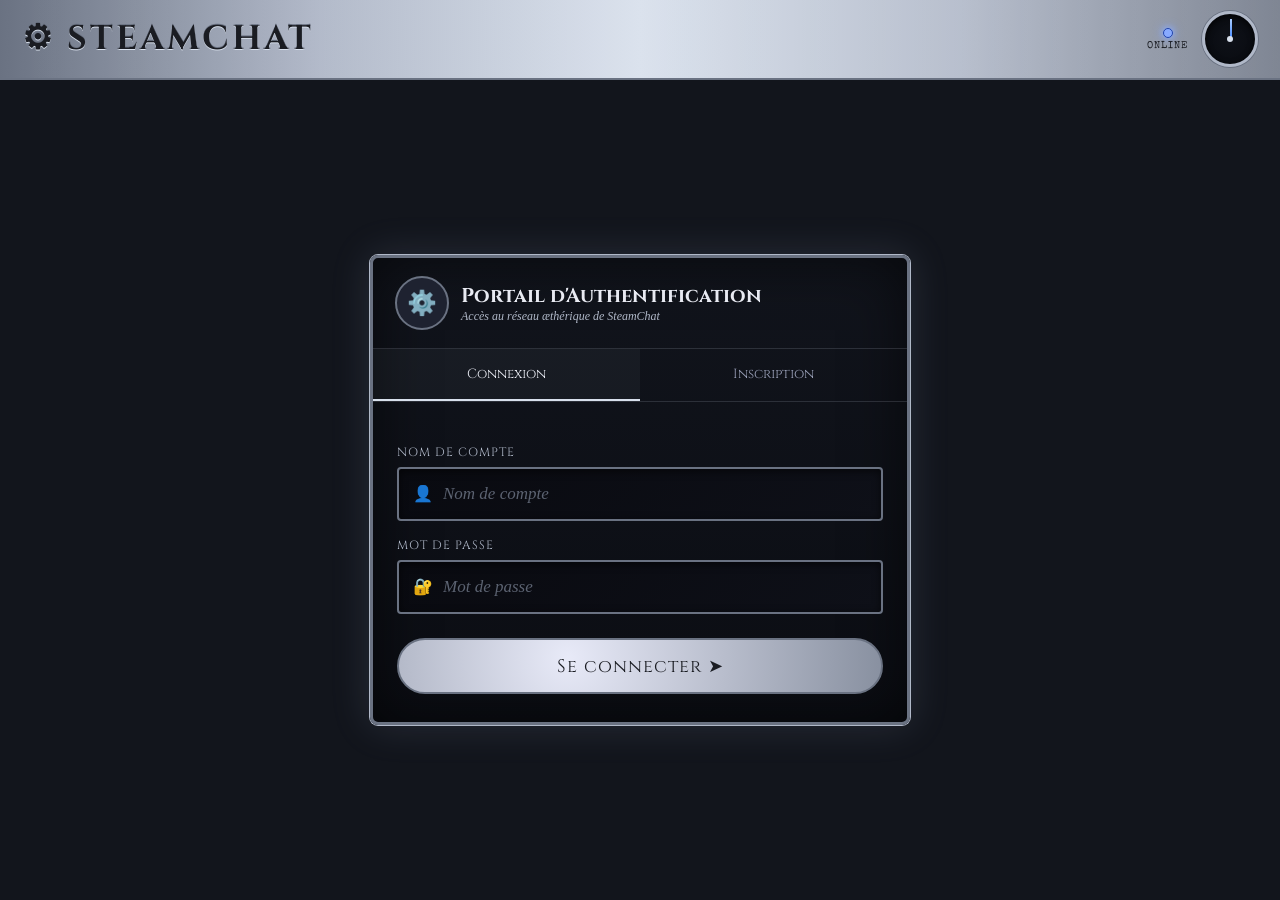
==== commit 0a34dacc: "1.3" ====
--- a/index.html
+++ b/index.html
@@ -7,6 +7,7 @@
   <link href="https://fonts.googleapis.com/css2?family=Special+Elite&family=Cinzel:wght@400;600;700&family=IM+Fell+English:ital@0;1&display=swap" rel="stylesheet">
   <link rel="stylesheet" href="style.css">
 </head>
+
 <body class="auth-page">
 
 <header class="pipe-top">
@@ -28,7 +29,7 @@
     <div class="auth-head">
       <div class="auth-avatar">⚙️</div>
       <div>
-        <h1>Portail d’Authentification</h1>
+        <h1>Portail d'Authentification</h1>
         <p>Accès au réseau æthérique de SteamChat</p>
       </div>
     </div>
@@ -38,14 +39,15 @@
       <button class="tab-btn" onclick="showRegister()">Inscription</button>
     </div>
 
+    <!-- Panneau Connexion -->
     <div id="loginPanel" class="auth-panel active">
-      <label>Nom de compte</label>
+      <label for="loginUser">Nom de compte</label>
       <div class="input-wrapper">
         <span>👤</span>
         <input id="loginUser" class="form-input" type="text" placeholder="Nom de compte">
       </div>
 
-      <label>Mot de passe</label>
+      <label for="loginPass">Mot de passe</label>
       <div class="input-wrapper">
         <span>🔐</span>
         <input id="loginPass" class="form-input" type="password" placeholder="Mot de passe">
@@ -54,20 +56,21 @@
       <button class="auth-btn" onclick="login()">Se connecter ➤</button>
     </div>
 
+    <!-- Panneau Inscription -->
     <div id="registerPanel" class="auth-panel">
-      <label>Nom de compte</label>
+      <label for="regUser">Nom de compte</label>
       <div class="input-wrapper">
         <span>👤</span>
         <input id="regUser" class="form-input" type="text" placeholder="Choisissez un login">
       </div>
 
-      <label>Mot de passe</label>
+      <label for="regPass">Mot de passe</label>
       <div class="input-wrapper">
         <span>🔐</span>
         <input id="regPass" class="form-input" type="password" placeholder="Choisissez un mot de passe">
       </div>
 
-      <label>Confirmation</label>
+      <label for="regPass2">Confirmation</label>
       <div class="input-wrapper">
         <span>🗝️</span>
         <input id="regPass2" class="form-input" type="password" placeholder="Confirmez le mot de passe">
@@ -79,135 +82,89 @@
 </main>
 
 <script>
-let socket;
+  const SERVER = "http://172.29.20.76:9000";
 
-try {
-  socket = new WebSocket("ws://localhost:3000");
+  // ── Onglets ──────────────────────────────────────
+  function showLogin() {
+    document.getElementById("loginPanel").classList.add("active");
+    document.getElementById("registerPanel").classList.remove("active");
+    document.querySelectorAll(".tab-btn")[0].classList.add("active");
+    document.querySelectorAll(".tab-btn")[1].classList.remove("active");
+  }
 
-  socket.onmessage = (event) => {
-    const data = JSON.parse(event.data);
+  function showRegister() {
+    document.getElementById("loginPanel").classList.remove("active");
+    document.getElementById("registerPanel").classList.add("active");
+    document.querySelectorAll(".tab-btn")[0].classList.remove("active");
+    document.querySelectorAll(".tab-btn")[1].classList.add("active");
+  }
 
-    if (data.type === "login_result") {
-      if (data.success) {
-        localStorage.setItem("user", data.login);
+  // ── Connexion ────────────────────────────────────
+  async function login() {
+    const login = document.getElementById("loginUser").value.trim();
+    const password = document.getElementById("loginPass").value.trim();
+
+    if (!login || !password) {
+      alert("Veuillez remplir tous les champs.");
+      return;
+    }
+
+    try {
+      const res = await fetch(`${SERVER}/connexion`, {
+        method: "POST",
+        headers: { "Content-Type": "application/json" },
+        body: JSON.stringify({ login, pasword: password }) // "pasword" sans 's' — correspond au serveur
+      });
+
+      const data = await res.json();
+
+      if (res.status === 202) {
+        localStorage.setItem("user", JSON.stringify(data.user)); // { id, login }
         window.location.href = "chat.html";
       } else {
-        alert(data.message || "Connexion refusée");
+        alert(data.message || "Connexion refusée.");
       }
-    }
-
-    if (data.type === "register_result") {
-      alert(data.message || "Réponse inscription reçue");
-    }
-  };
-} catch (e) {
-  console.warn("WebSocket indisponible");
-}
-
-function showLogin() {
-  document.getElementById("loginPanel").classList.add("active");
-  document.getElementById("registerPanel").classList.remove("active");
-  document.querySelectorAll(".tab-btn")[0].classList.add("active");
-  document.querySelectorAll(".tab-btn")[1].classList.remove("active");
-}
-
-function showRegister() {
-  document.getElementById("loginPanel").classList.remove("active");
-  document.getElementById("registerPanel").classList.add("active");
-  document.querySelectorAll(".tab-btn")[0].classList.remove("active");
-  document.querySelectorAll(".tab-btn")[1].classList.add("active");
-}
-
-function login() {
-  const login = document.getElementById("loginUser").value.trim();
-  const password = document.getElementById("loginPass").value.trim();
-
-  if (!login || !password) {
-    alert("Veuillez remplir tous les champs.");
-    return;
-  }
-
-  if (!socket || socket.readyState !== WebSocket.OPEN) {
-    localStorage.setItem("user", login);
-    window.location.href = "chat.html";
-    return;
-  }
-
-  socket.send(JSON.stringify({
-    type: "login",
-    login: login,
-    password: password
-  }));
-}
-
-function register() {
-  const login = document.getElementById("regUser").value.trim();
-  const password = document.getElementById("regPass").value.trim();
-  const confirm = document.getElementById("regPass2").value.trim();
-
-  if (!login || !password || !confirm) {
-    alert("Veuillez remplir tous les champs.");
-    return;
-  }
-
-  if (password !== confirm) {
-    alert("Les mots de passe ne correspondent pas.");
-    return;
-  }
-
-  if (!socket || socket.readyState !== WebSocket.OPEN) {
-    alert("Serveur WebSocket non connecté.");
-    return;
-  }
-
-  socket.send(JSON.stringify({
-    type: "register",
-    login: login,
-    password: password
-  }));
-}
-</script>
-<script>
-const socket = new WebSocket("ws://localhost:3000");
-
-function login() {
-  const login = document.getElementById("loginUser").value;
-  const password = document.getElementById("loginPass").value;
-
-  socket.send(JSON.stringify({
-    type: "login",
-    login: login,
-    password: password
-  }));
-}
-
-function register() {
-  const login = document.getElementById("regUser").value;
-  const password = document.getElementById("regPass").value;
-
-  socket.send(JSON.stringify({
-    type: "register",
-    login: login,
-    password: password
-  }));
-}
-
-socket.onmessage = (event) => {
-  const data = JSON.parse(event.data);
-
-  if (data.type === "login_result") {
-    if (data.success) {
-      localStorage.setItem("user", data.login);
-      window.location.href = "chat.html";
-    } else {
-      alert("Connexion refusée");
+    } catch (err) {
+      console.error("Erreur réseau :", err);
+      alert("Impossible de joindre le serveur.");
     }
   }
 
-  if (data.type === "register_result") {
-    alert(data.message);
+  // ── Inscription ──────────────────────────────────
+  async function register() {
+    const login = document.getElementById("regUser").value.trim();
+    const password = document.getElementById("regPass").value.trim();
+    const confirm = document.getElementById("regPass2").value.trim();
+
+    if (!login || !password || !confirm) {
+      alert("Veuillez remplir tous les champs.");
+      return;
+    }
+
+    if (password !== confirm) {
+      alert("Les mots de passe ne correspondent pas.");
+      return;
+    }
+
+    try {
+      const res = await fetch(`${SERVER}/register`, {
+        method: "POST",
+        headers: { "Content-Type": "application/json" },
+        body: JSON.stringify({ login, pasword: password }) // "pasword" sans 's' — correspond au serveur
+      });
+
+      const data = await res.json();
+      alert(data.message || "Réponse reçue.");
+
+      if (res.status === 200) {
+        showLogin(); // redirige vers l'onglet connexion après inscription
+      }
+    } catch (err) {
+      console.error("Erreur réseau :", err);
+      alert("Impossible de joindre le serveur.");
+    }
   }
-};
 </script>
+
 </body>
 </html>
